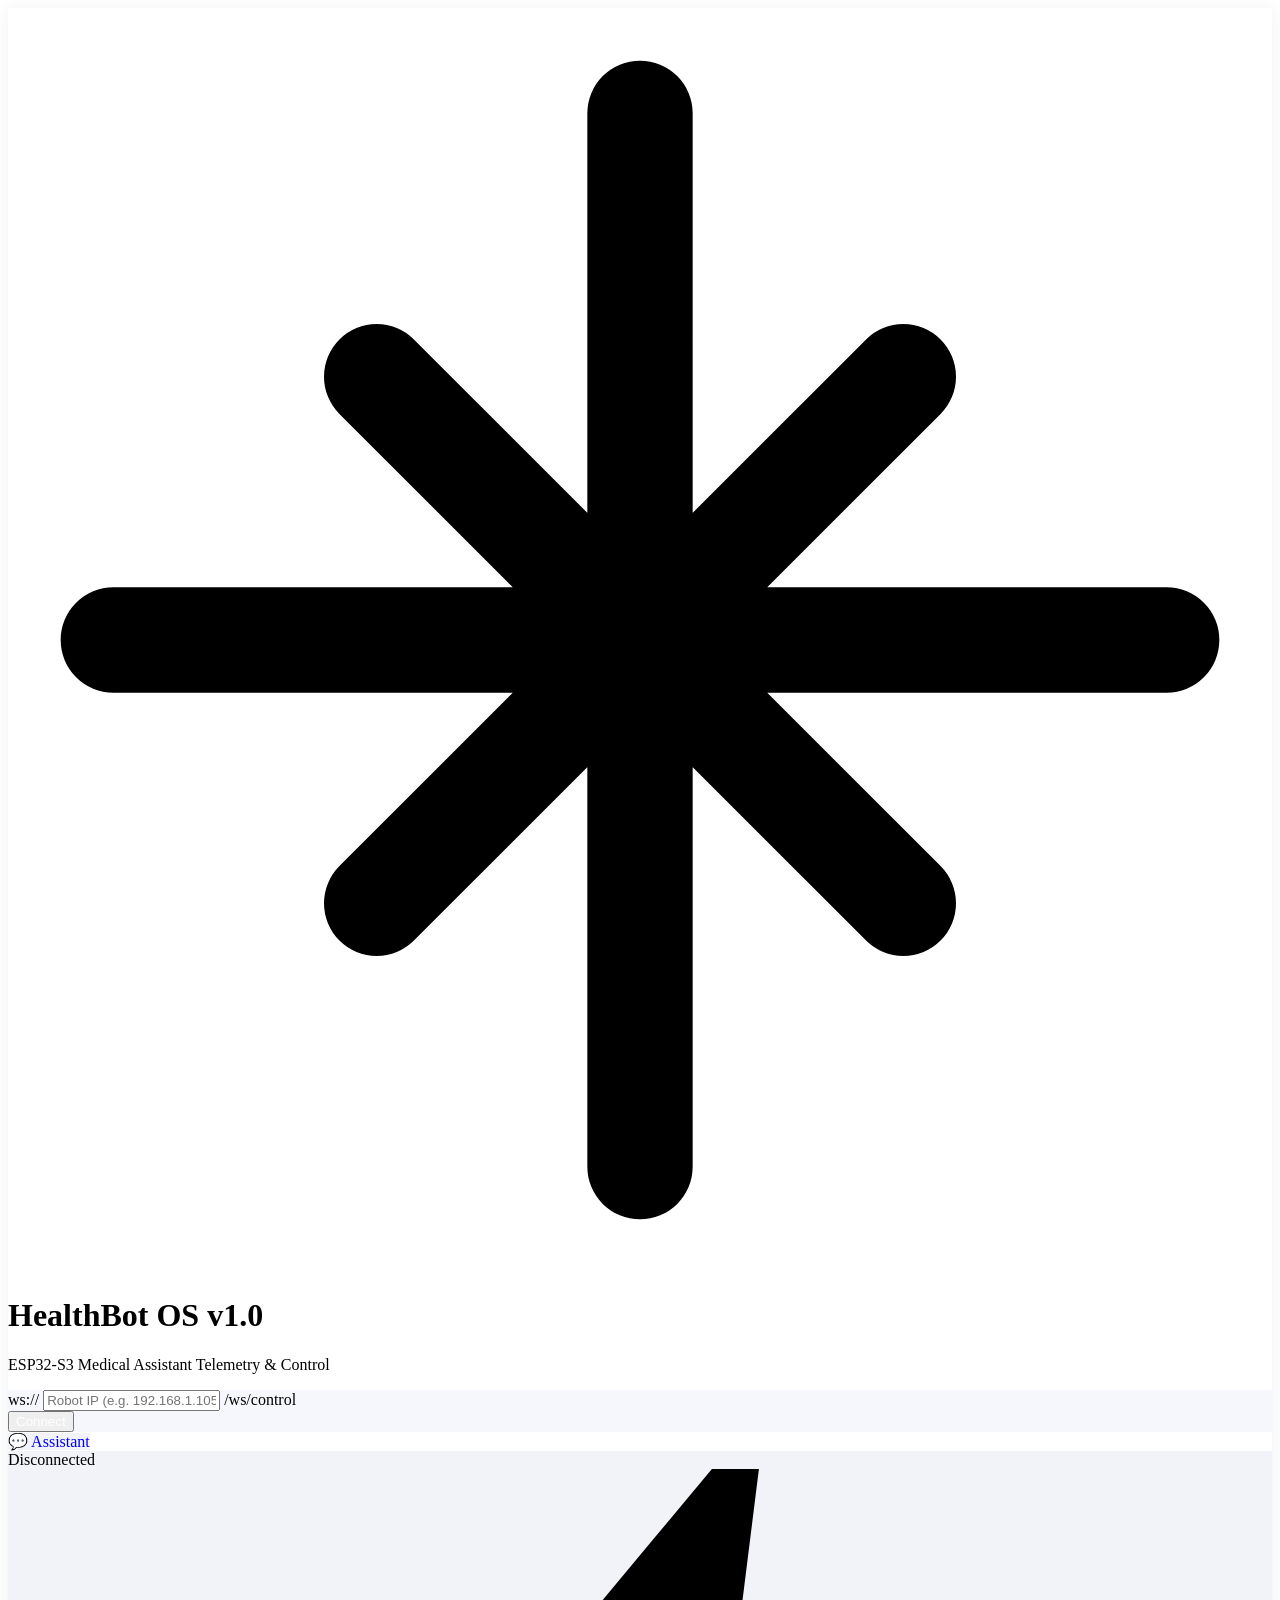
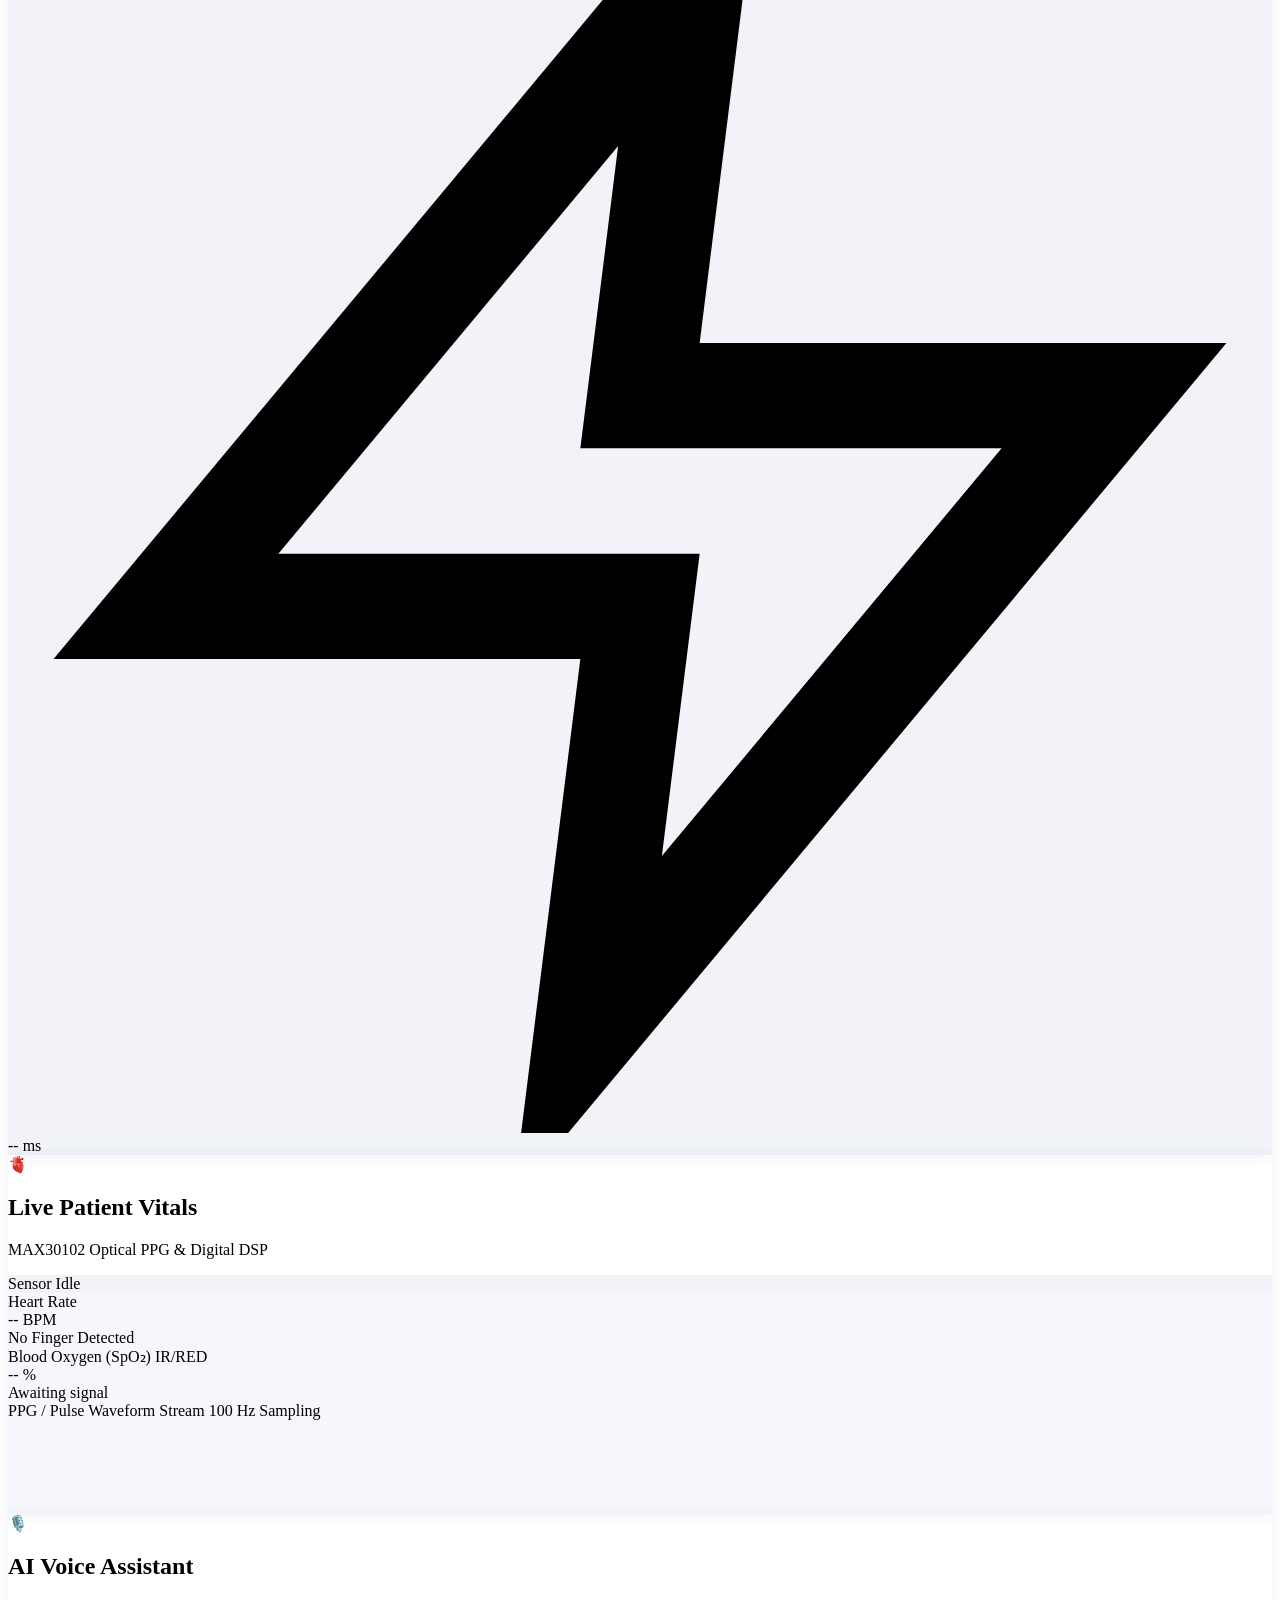
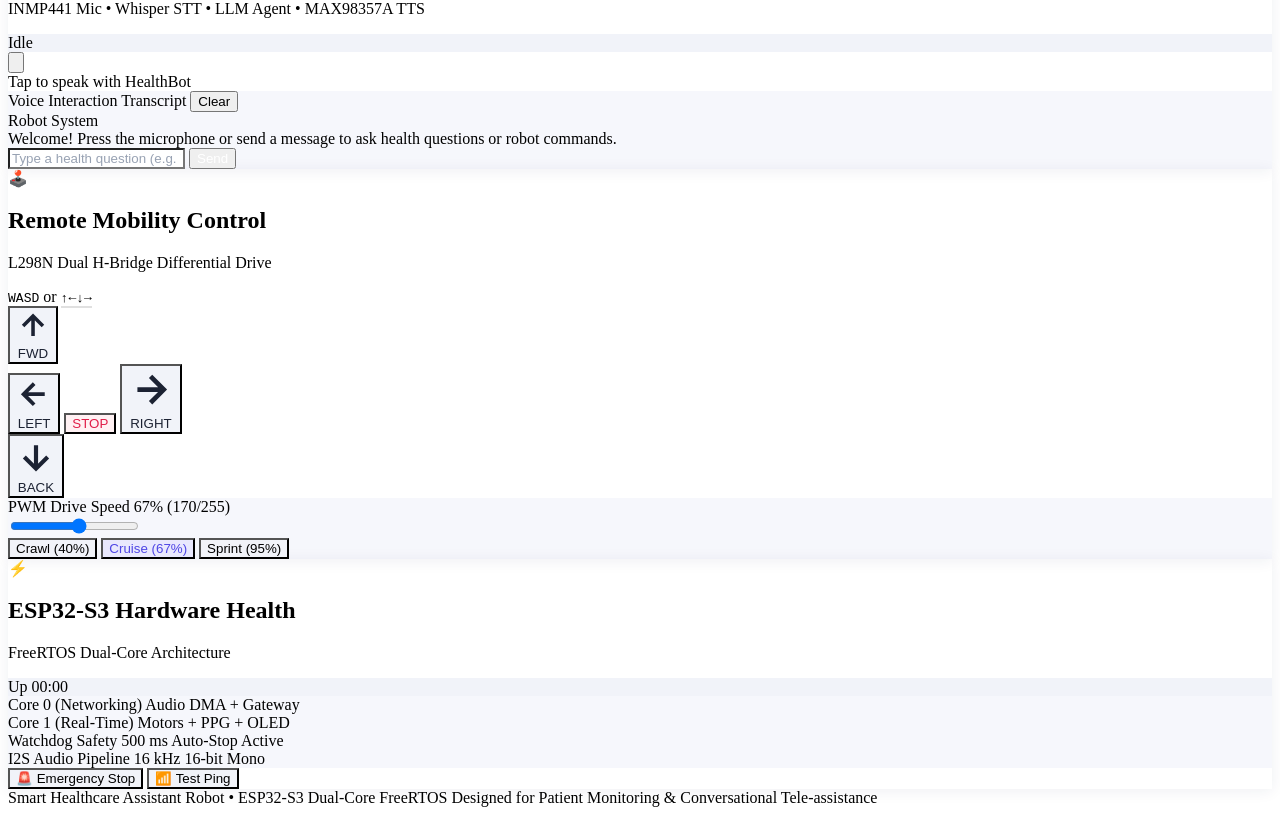
==== frontend/index.html @ 875c7001 "final chatbot and baymaz code" ====
<!DOCTYPE html>
<html lang="en">
<head>
  <meta charset="UTF-8">
  <meta name="viewport" content="width=device-width, initial-scale=1.0">
  <title>HealthBot OS — Smart Healthcare Assistant Robot</title>
  <link rel="preconnect" href="https://fonts.googleapis.com">
  <link rel="preconnect" href="https://fonts.gstatic.com" crossorigin>
  <link href="https://fonts.googleapis.com/css2?family=Plus+Jakarta+Sans:wght@400;500;600;700;800&family=JetBrains+Mono:wght@400;600&display=swap" rel="stylesheet">
  <link rel="stylesheet" href="style.css">
  <link rel="stylesheet" href="light.css">
</head>
<body>
  <div class="app-background"></div>
  
  <div class="app-container">
    <!-- Top Navigation Bar -->
    <header class="navbar">
      <div class="brand">
        <div class="logo-icon">
          <svg viewBox="0 0 24 24" fill="none" stroke="currentColor" stroke-width="2">
            <path d="M12 2v20M2 12h20M7 7l10 10M17 7L7 17" stroke-linecap="round"/>
          </svg>
        </div>
        <div class="brand-text">
          <h1>HealthBot <span class="badge-version">OS v1.0</span></h1>
          <p class="subtitle">ESP32-S3 Medical Assistant Telemetry & Control</p>
        </div>
      </div>

      <!-- Connection Manager -->
      <div class="connection-bar">
        <div class="ip-input-group">
          <span class="input-prefix">ws://</span>
          <input type="text" id="robotIpInput" placeholder="Robot IP (e.g. 192.168.1.105)" value="" spellcheck="false" autocomplete="off" />
          <span class="input-suffix">/ws/control</span>
        </div>
        <button id="connectBtn" class="btn btn-connect" onclick="toggleConnection()">
          <span class="btn-dot"></span>
          <span class="btn-label">Connect</span>
        </button>
      </div>

      <div class="system-status-pills">
        <a class="status-pill" href="assistant.html" style="text-decoration:none">💬 Assistant</a>
        <div class="status-pill" id="wsPill">
          <span class="indicator-dot"></span>
          <span class="pill-text" id="wsStatusText">Disconnected</span>
        </div>
        <div class="status-pill latency-pill">
          <svg class="pill-icon" viewBox="0 0 24 24" fill="none" stroke="currentColor" stroke-width="2">
            <path d="M13 2L3 14h9l-1 8 10-12h-9l1-8z"/>
          </svg>
          <span id="latencyText">-- ms</span>
        </div>
      </div>
    </header>

    <!-- Main Dashboard Grid -->
    <main class="dashboard-grid">

      <!-- LEFT COLUMN: Vitals & Voice AI -->
      <section class="grid-col left-col">
        
        <!-- VITALS MONITOR CARD -->
        <article class="glass-card vitals-card">
          <div class="card-header">
            <div class="card-title">
              <span class="card-icon">🫀</span>
              <div>
                <h2>Live Patient Vitals</h2>
                <p>MAX30102 Optical PPG & Digital DSP</p>
              </div>
            </div>
            <div class="finger-badge" id="fingerBadge">
              <span class="finger-dot"></span>
              <span id="fingerText">Sensor Idle</span>
            </div>
          </div>

          <div class="vitals-display-row">
            <!-- Heart Rate Box -->
            <div class="vital-metric-box hr-metric">
              <div class="metric-top">
                <span class="metric-label">Heart Rate</span>
                <span class="pulse-indicator" id="pulseIndicator"></span>
              </div>
              <div class="metric-main">
                <span class="metric-value" id="hrValue">--</span>
                <span class="metric-unit">BPM</span>
              </div>
              <div class="metric-footer">
                <span class="status-tag" id="hrCategory">No Finger Detected</span>
              </div>
            </div>

            <!-- SpO2 Box -->
            <div class="vital-metric-box spo2-metric">
              <div class="metric-top">
                <span class="metric-label">Blood Oxygen (SpO₂)</span>
                <span class="sensor-type">IR/RED</span>
              </div>
              <div class="metric-main">
                <span class="metric-value" id="spo2Value">--</span>
                <span class="metric-unit">%</span>
              </div>
              <div class="metric-footer">
                <div class="bar-track">
                  <div class="bar-fill" id="spo2Bar"></div>
                </div>
                <span class="bar-label" id="spo2Category">Awaiting signal</span>
              </div>
            </div>
          </div>

          <!-- Realtime Simulated/Sample ECG Rhythm Canvas -->
          <div class="ecg-container">
            <div class="ecg-header">
              <span>PPG / Pulse Waveform Stream</span>
              <span class="ecg-sample-rate">100 Hz Sampling</span>
            </div>
            <canvas id="ecgCanvas" width="600" height="90"></canvas>
          </div>
        </article>

        <!-- VOICE ASSISTANT CARD -->
        <article class="glass-card voice-card">
          <div class="card-header">
            <div class="card-title">
              <span class="card-icon">🎙️</span>
              <div>
                <h2>AI Voice Assistant</h2>
                <p>INMP441 Mic • Whisper STT • LLM Agent • MAX98357A TTS</p>
              </div>
            </div>
            <div class="audio-state-pill" id="audioStatePill">
              <span class="state-dot"></span>
              <span id="audioStateText">Idle</span>
            </div>
          </div>

          <!-- Big Glowing Push-to-Talk Mic -->
          <div class="voice-hero">
            <button class="voice-mic-btn" id="voiceMicBtn" onclick="toggleVoice()">
              <div class="ripple-ring r1"></div>
              <div class="ripple-ring r2"></div>
              <div class="ripple-ring r3"></div>
              <div class="mic-inner-circle">
                <svg class="mic-svg" viewBox="0 0 24 24" fill="none" stroke="currentColor" stroke-width="2">
                  <path d="M12 1a3 3 0 0 0-3 3v8a3 3 0 0 0 6 0V4a3 3 0 0 0-3-3z"/>
                  <path d="M19 10v2a7 7 0 0 1-14 0v-2M12 19v4M8 23h8"/>
                </svg>
              </div>
            </button>
            <div class="voice-hint" id="voiceHint">Tap to speak with HealthBot</div>
          </div>

          <!-- Transcript & Dialogue Log -->
          <div class="transcript-box">
            <div class="dialogue-header">
              <span>Voice Interaction Transcript</span>
              <button class="btn-clear" onclick="clearTranscript()">Clear</button>
            </div>
            <div class="dialogue-scroll" id="dialogueScroll">
              <div class="dialogue-msg system-msg">
                <div class="msg-author">Robot System</div>
                <div class="msg-content">Welcome! Press the microphone or send a message to ask health questions or robot commands.</div>
              </div>
            </div>
            <div class="dialogue-input-row">
              <input type="text" id="textPromptInput" placeholder="Type a health question (e.g. 'What is a normal pulse?')..." onkeydown="if(event.key==='Enter') sendTextPrompt()" />
              <button class="btn-send" onclick="sendTextPrompt()">Send</button>
            </div>
          </div>
        </article>

      </section>

      <!-- RIGHT COLUMN: Mobility & Telemetry -->
      <section class="grid-col right-col">

        <!-- MOBILITY / MOTOR CONTROLLER CARD -->
        <article class="glass-card drive-card">
          <div class="card-header">
            <div class="card-title">
              <span class="card-icon">🕹️</span>
              <div>
                <h2>Remote Mobility Control</h2>
                <p>L298N Dual H-Bridge Differential Drive</p>
              </div>
            </div>
            <div class="keyboard-badge">
              <kbd>W</kbd><kbd>A</kbd><kbd>S</kbd><kbd>D</kbd> or <kbd>&uarr;&larr;&darr;&rarr;</kbd>
            </div>
          </div>

          <!-- D-PAD Controller -->
          <div class="dpad-controller">
            <div class="dpad-cell"></div>
            <button class="dpad-btn dpad-fwd" id="btnFwd" data-dir="F" title="Forward (W)">
              <svg viewBox="0 0 24 24" fill="none" stroke="currentColor" stroke-width="2.5">
                <path d="M12 19V5M5 12l7-7 7 7"/>
              </svg>
              <span>FWD</span>
            </button>
            <div class="dpad-cell"></div>

            <button class="dpad-btn dpad-left" id="btnLeft" data-dir="L" title="Left (A)">
              <svg viewBox="0 0 24 24" fill="none" stroke="currentColor" stroke-width="2.5">
                <path d="M19 12H5M12 19l-7-7 7-7"/>
              </svg>
              <span>LEFT</span>
            </button>
            <button class="dpad-btn dpad-stop" id="btnStop" data-dir="S" title="Emergency Brake (Space)">
              <span>STOP</span>
            </button>
            <button class="dpad-btn dpad-right" id="btnRight" data-dir="R" title="Right (D)">
              <svg viewBox="0 0 24 24" fill="none" stroke="currentColor" stroke-width="2.5">
                <path d="M5 12h14M12 5l7 7-7 7"/>
              </svg>
              <span>RIGHT</span>
            </button>

            <div class="dpad-cell"></div>
            <button class="dpad-btn dpad-back" id="btnBack" data-dir="B" title="Backward (S)">
              <svg viewBox="0 0 24 24" fill="none" stroke="currentColor" stroke-width="2.5">
                <path d="M12 5v14M19 12l-7 7-7-7"/>
              </svg>
              <span>BACK</span>
            </button>
            <div class="dpad-cell"></div>
          </div>

          <!-- Speed Slider & Presets -->
          <div class="speed-control-box">
            <div class="speed-header">
              <span class="speed-title">PWM Drive Speed</span>
              <span class="speed-val" id="speedDisplay">67% (170/255)</span>
            </div>
            <input type="range" class="speed-slider" id="speedSlider" min="70" max="255" value="170" step="1" oninput="onSpeedChange(this.value)" />
            <div class="speed-presets">
              <button class="preset-btn" onclick="setSpeed(100)">Crawl (40%)</button>
              <button class="preset-btn active" id="presetMedium" onclick="setSpeed(170)">Cruise (67%)</button>
              <button class="preset-btn" onclick="setSpeed(240)">Sprint (95%)</button>
            </div>
          </div>
        </article>

        <!-- HARDWARE TELEMETRY & DIAGNOSTICS CARD -->
        <article class="glass-card diag-card">
          <div class="card-header">
            <div class="card-title">
              <span class="card-icon">⚡</span>
              <div>
                <h2>ESP32-S3 Hardware Health</h2>
                <p>FreeRTOS Dual-Core Architecture</p>
              </div>
            </div>
            <div class="uptime-badge" id="uptimeBadge">Up 00:00</div>
          </div>

          <div class="diag-grid">
            <div class="diag-item">
              <span class="diag-label">Core 0 (Networking)</span>
              <span class="diag-status ok">Audio DMA + Gateway</span>
            </div>
            <div class="diag-item">
              <span class="diag-label">Core 1 (Real-Time)</span>
              <span class="diag-status ok">Motors + PPG + OLED</span>
            </div>
            <div class="diag-item">
              <span class="diag-label">Watchdog Safety</span>
              <span class="diag-status ok" id="watchdogStatus">500 ms Auto-Stop Active</span>
            </div>
            <div class="diag-item">
              <span class="diag-label">I2S Audio Pipeline</span>
              <span class="diag-status" id="audioPipelineText">16 kHz 16-bit Mono</span>
            </div>
          </div>

          <div class="diag-actions">
            <button class="btn btn-secondary" onclick="sendEmergencyStop()">🚨 Emergency Stop</button>
            <button class="btn btn-secondary" onclick="pingRobot()">📶 Test Ping</button>
          </div>
        </article>

      </section>
    </main>

    <!-- Footer -->
    <footer class="app-footer">
      <span>Smart Healthcare Assistant Robot • ESP32-S3 Dual-Core FreeRTOS</span>
      <span>Designed for Patient Monitoring & Conversational Tele-assistance</span>
    </footer>
  </div>

  <script src="app.js"></script>
</body>
</html>
---- frontend/light.css ----
/* ===================================================================
   HealthBot — Light theme. Load AFTER style.css (and assistant.css).
   =================================================================== */
:root {
  color-scheme: light;
  --bg-base: #f4f6fb;
  --bg-gradient: radial-gradient(ellipse 90% 60% at 50% -15%, rgba(124, 109, 240, 0.12) 0%, #f4f6fb 70%);
  --card-bg: #ffffff;
  --card-border: rgba(15, 23, 42, 0.10);
  --card-hover-border: rgba(91, 91, 214, 0.45);
  --accent-primary: #5b5bd6;
  --accent-glow: rgba(91, 91, 214, 0.25);
  --accent-light: #4f46e5;
  --red-glow: rgba(244, 63, 94, 0.25);
  --emerald-glow: rgba(16, 185, 129, 0.2);
  --text-main: #1c2233;
  --text-mid: #475467;
  --text-dim: #667085;
}

.navbar, .glass-card {
  backdrop-filter: none;
  box-shadow: 0 2px 14px rgba(30, 40, 90, 0.07);
}
.glass-card::before { display: none; }

/* dark inset panels -> light inset panels */
.connection-bar, .vital-metric-box, .ecg-container, .transcript-box, .speed-control-box,
.diag-item, .patient-picker, .source-item { background: #f6f7fc; }

/* inputs */
.ip-input-group input, .dialogue-input-row input, .composer input, .patient-picker select { color: var(--text-main); }
.composer input, .dialogue-input-row input, .patient-picker select { background: #ffffff; }
.composer input::placeholder, .dialogue-input-row input::placeholder { color: #98a2b3; }
.patient-picker select option { background: #ffffff; color: var(--text-main); }

/* pills, chips, buttons */
.status-pill, .audio-state-pill, .finger-badge, .uptime-badge, .chip, .chip-btn,
.preset-btn, .btn-secondary, .dpad-btn { background: #f1f3f9; }
.dpad-btn, .preset-btn:hover, .btn-secondary:hover, .chip-btn:hover,
.status-pill.nav-link:hover, .btn-clear:hover { color: var(--text-main); }
.chip-btn:hover { background: #e9e8fd; }
.btn-clear:hover { background: #e9ecf5; }
.status-pill.online, .finger-badge.active { color: #047857; }
.audio-state-pill.listening { color: #e11d48; }
.audio-state-pill.thinking, .chip-warn { color: #b45309; }
.dpad-stop { background: #fff1f3; color: #e11d48; }
.dpad-btn:active, .dpad-btn.active, .dpad-stop:active, .dpad-stop.active { color: #ffffff; }
.preset-btn.active { background: #e9e8fd; color: var(--accent-light); }
.btn-connect, .btn-send, .mic-inner-circle { color: #ffffff; }

.tool-btn { background: #f1f3f9; color: var(--text-mid); }
.tool-btn:hover { background: #e9e8fd; color: var(--text-main); }
.tool-btn.on { background: #e9e8fd; color: var(--accent-light); }

/* chat messages */
.dialogue-msg.user { background: #eeedfd; }
.dialogue-msg.robot { background: #e8f8f1; }
.dialogue-msg.system-msg { background: #f6f7fc; }

/* misc */
.bar-track, .speed-slider { background: #e3e7f1; }
kbd { background: #ffffff; box-shadow: 0 2px 0 rgba(0, 0, 0, 0.12); }

/* scrollbars */
.chat-scroll::-webkit-scrollbar-thumb, .dialogue-scroll::-webkit-scrollbar-thumb { background: #c5cbe0; }
.sources-list, .side-col { scrollbar-width: thin; scrollbar-color: #c5cbe0 transparent; }
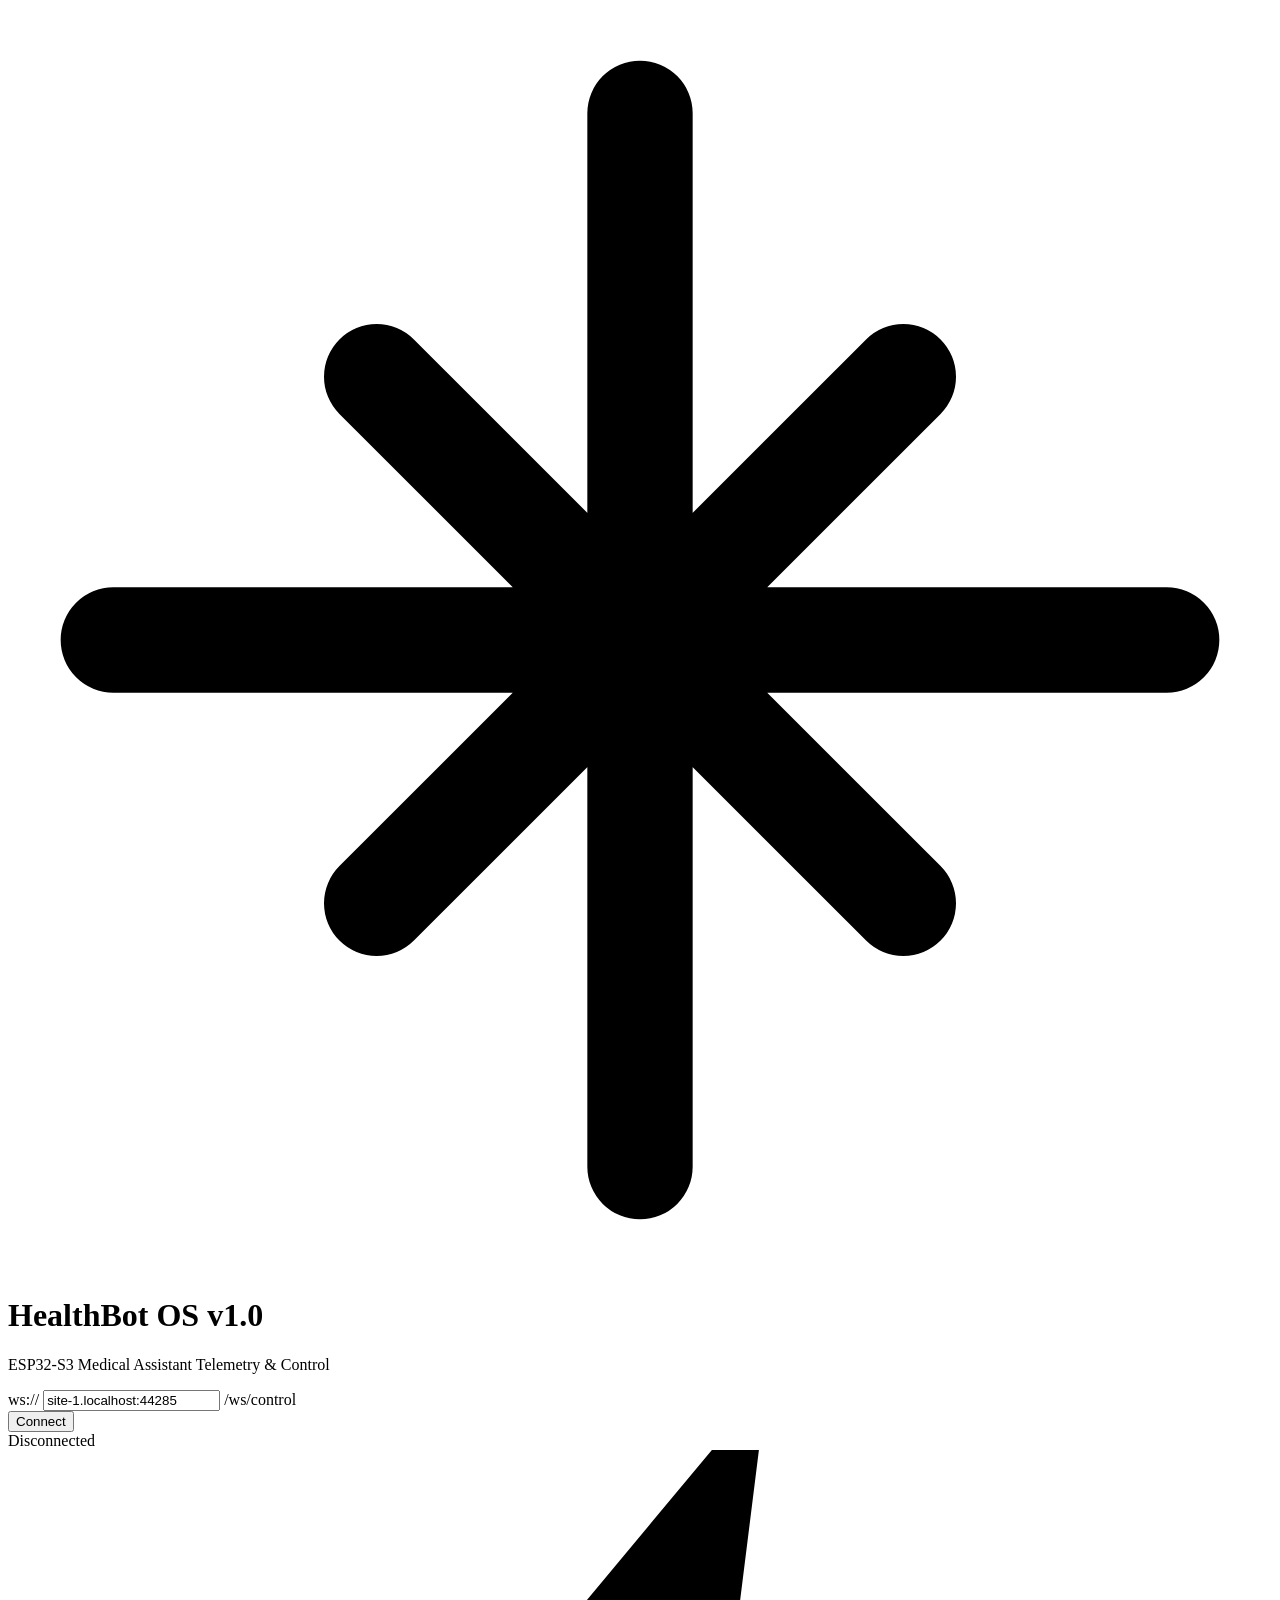
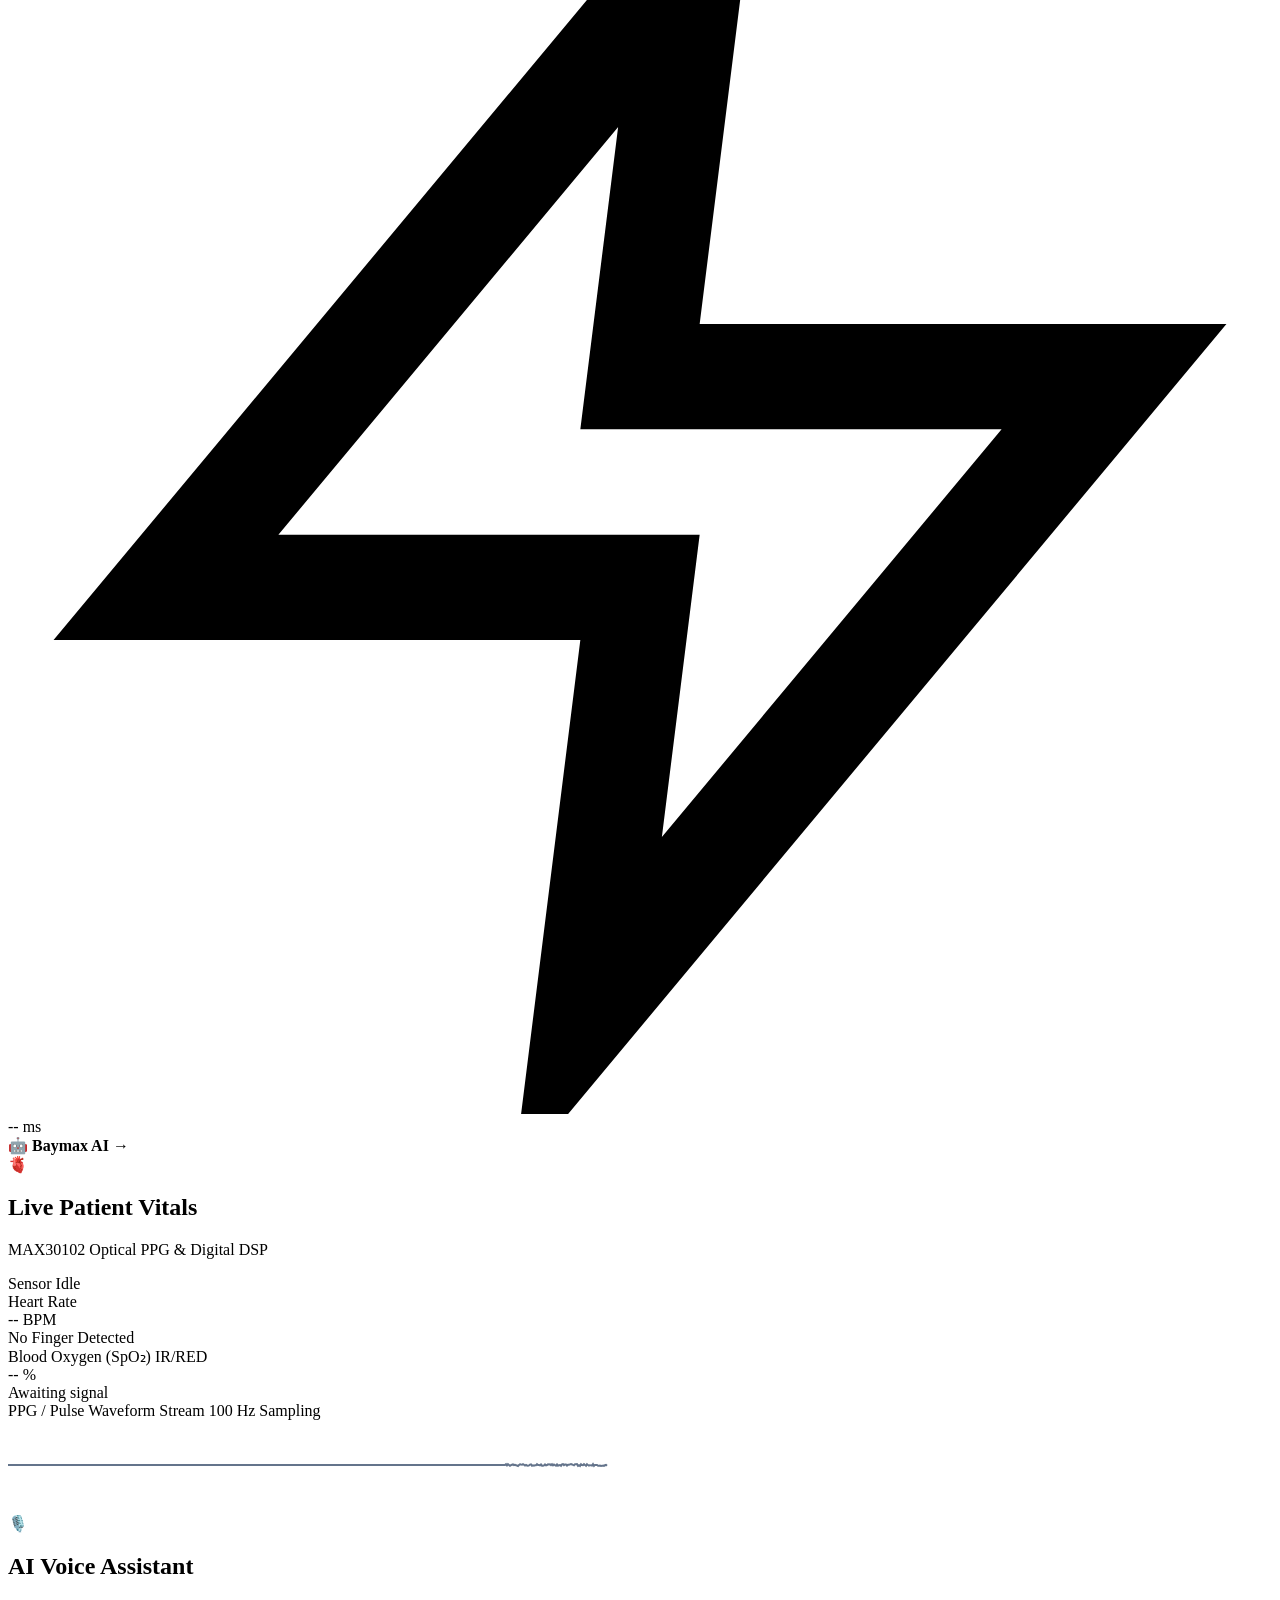
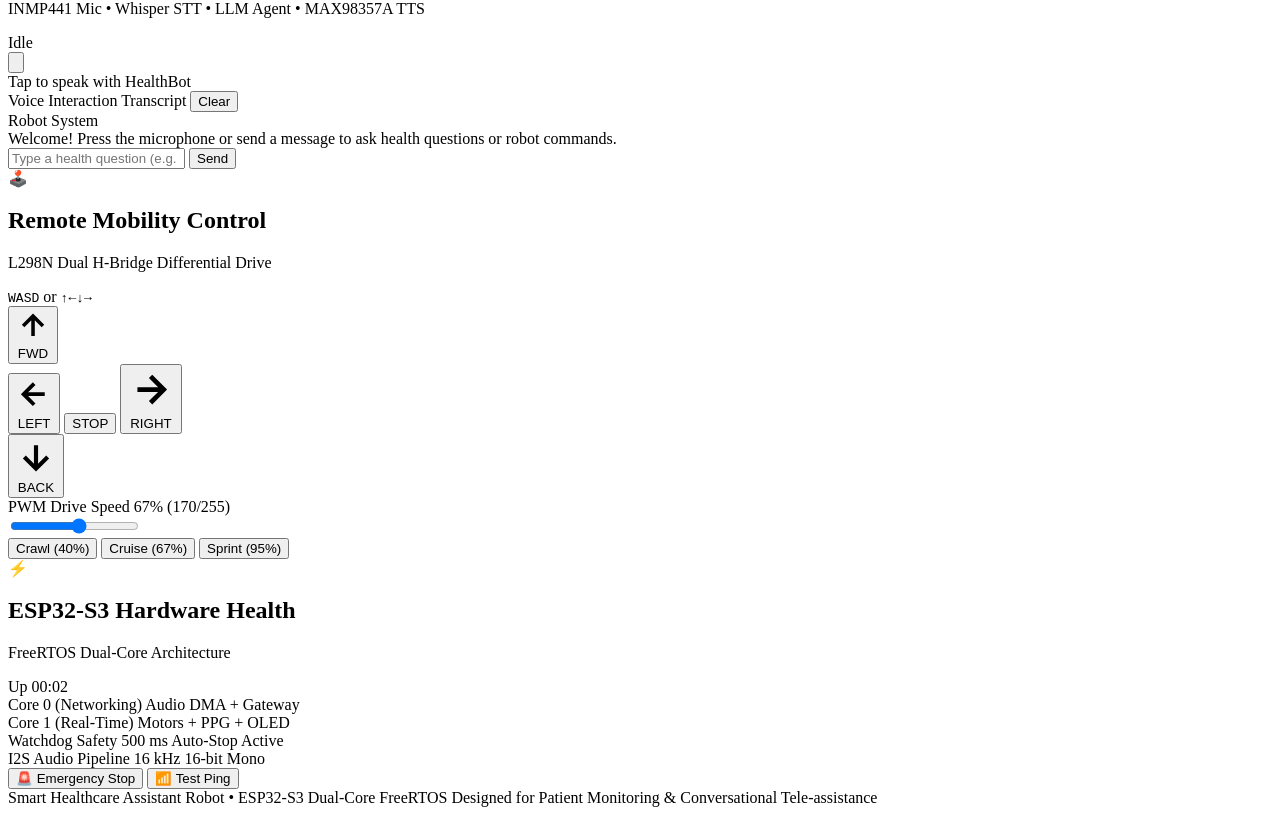
==== commit 8fb4aca4: "feat: complete Baymax assistant with multilingual voice, symptom triage, and Railway cloud config" ====
--- a/frontend/index.html
+++ b/frontend/index.html
@@ -8,7 +8,6 @@
   <link rel="preconnect" href="https://fonts.gstatic.com" crossorigin>
   <link href="https://fonts.googleapis.com/css2?family=Plus+Jakarta+Sans:wght@400;500;600;700;800&family=JetBrains+Mono:wght@400;600&display=swap" rel="stylesheet">
   <link rel="stylesheet" href="style.css">
-  <link rel="stylesheet" href="light.css">
 </head>
 <body>
   <div class="app-background"></div>
@@ -42,7 +41,6 @@
       </div>
 
       <div class="system-status-pills">
-        <a class="status-pill" href="assistant.html" style="text-decoration:none">💬 Assistant</a>
         <div class="status-pill" id="wsPill">
           <span class="indicator-dot"></span>
           <span class="pill-text" id="wsStatusText">Disconnected</span>
@@ -53,6 +51,7 @@
           </svg>
           <span id="latencyText">-- ms</span>
         </div>
+        <a class="status-pill nav-link" href="assistant.html" style="text-decoration: none; color: inherit; font-weight: 600;">🤖 Baymax AI &rarr;</a>
       </div>
     </header>
 
@@ -296,4 +295,4 @@
 
   <script src="app.js"></script>
 </body>
-</html>+</html>
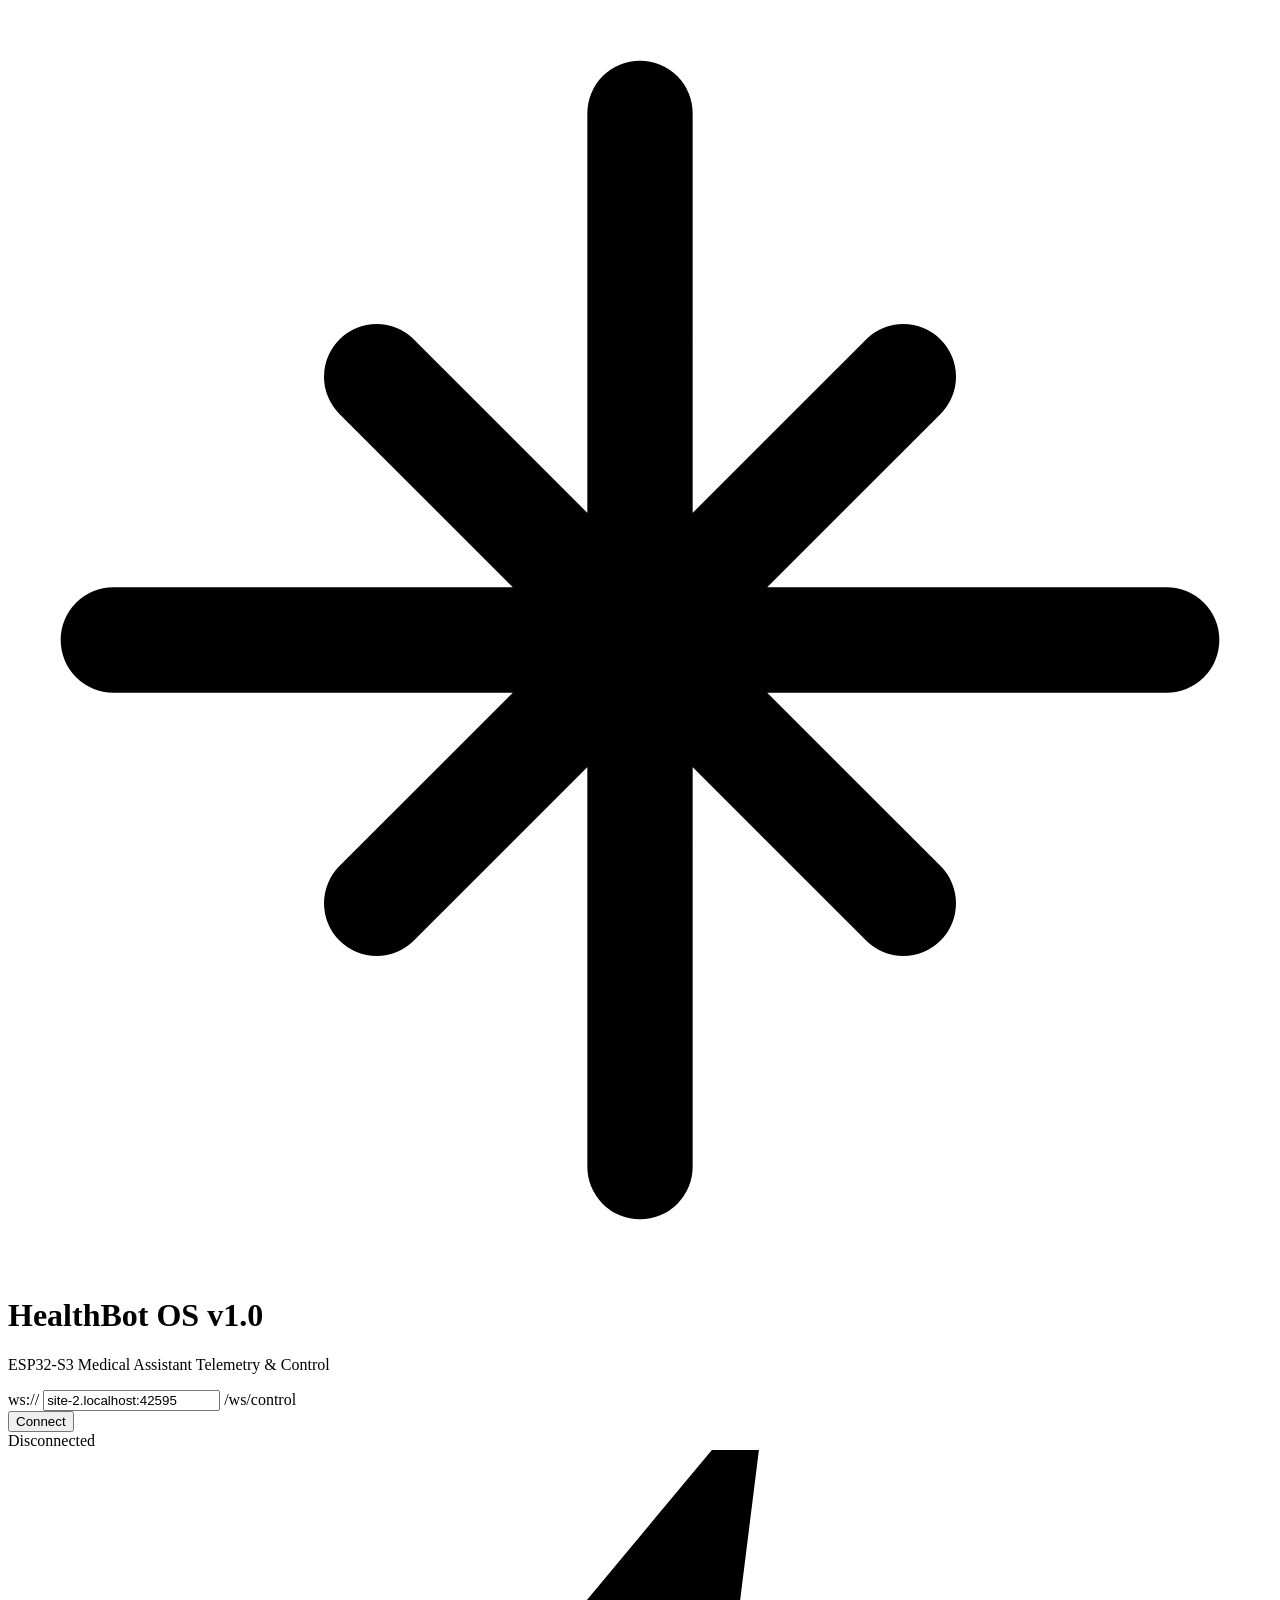
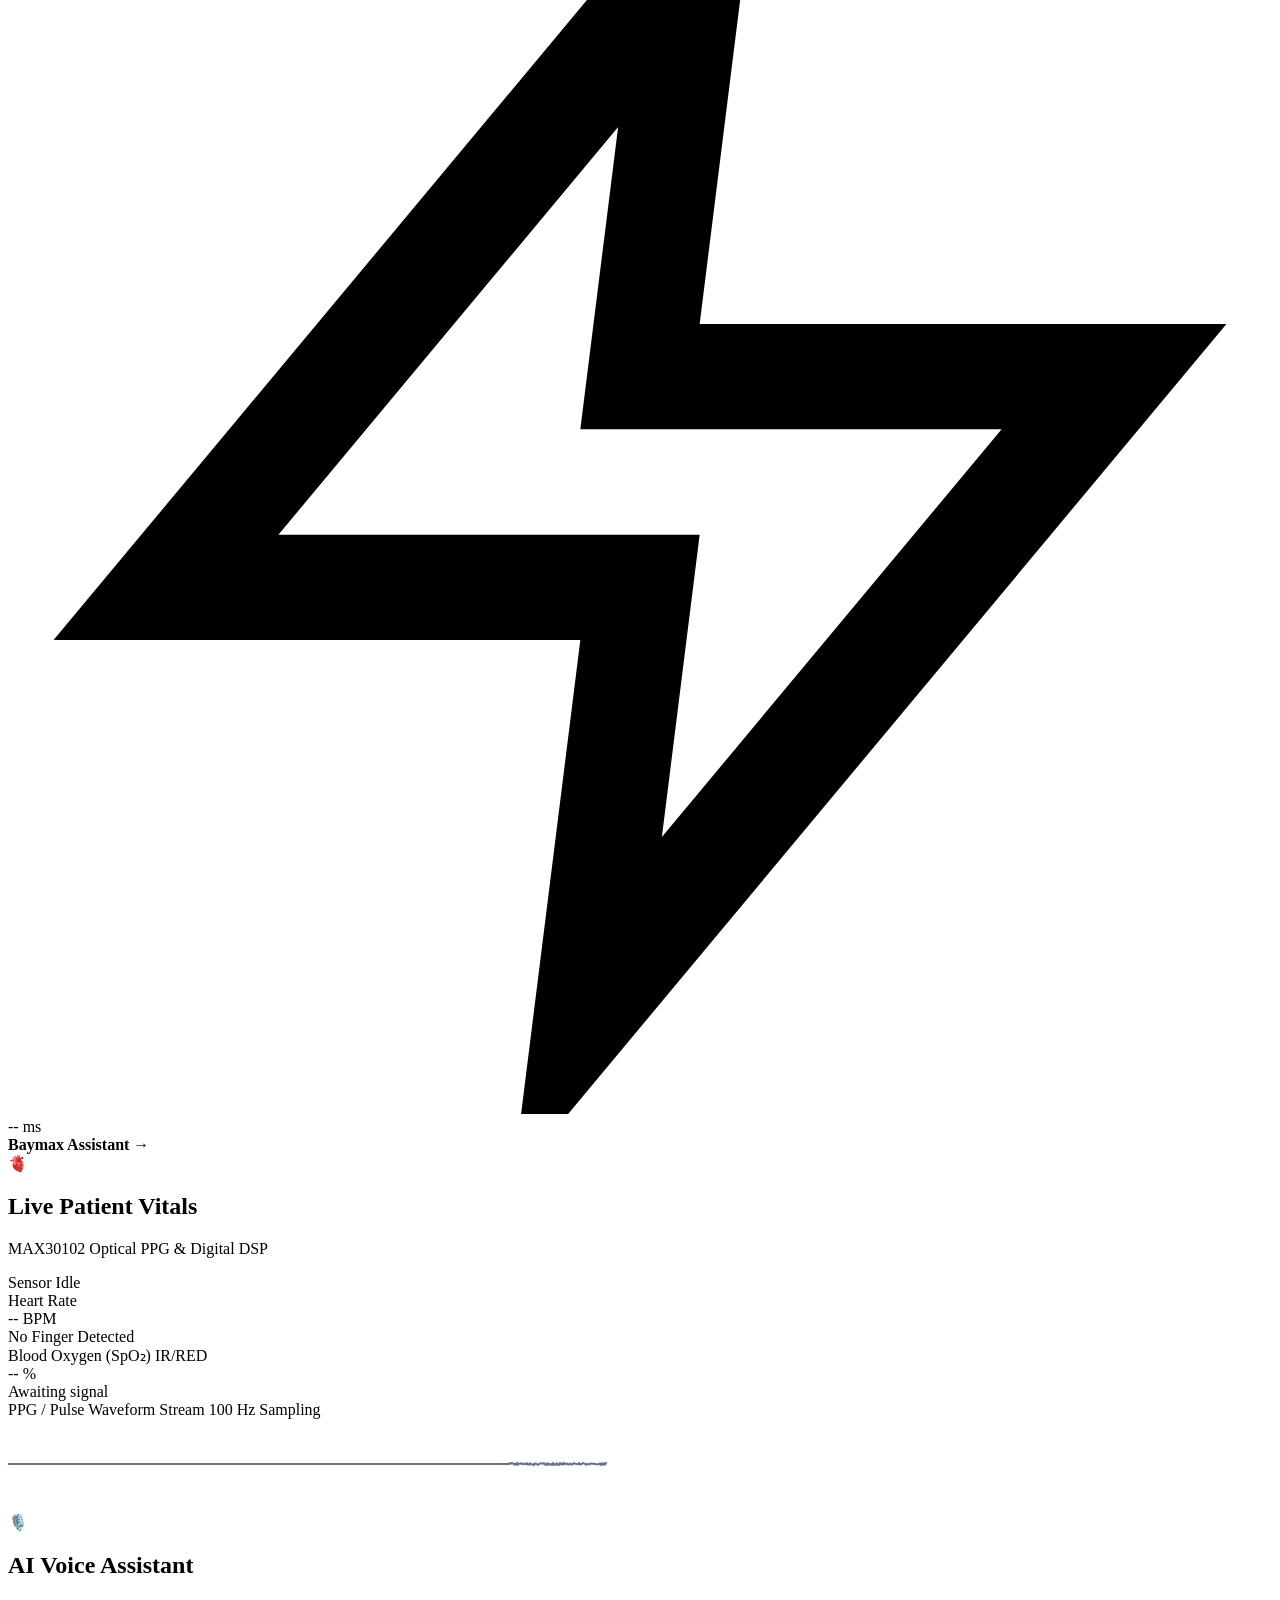
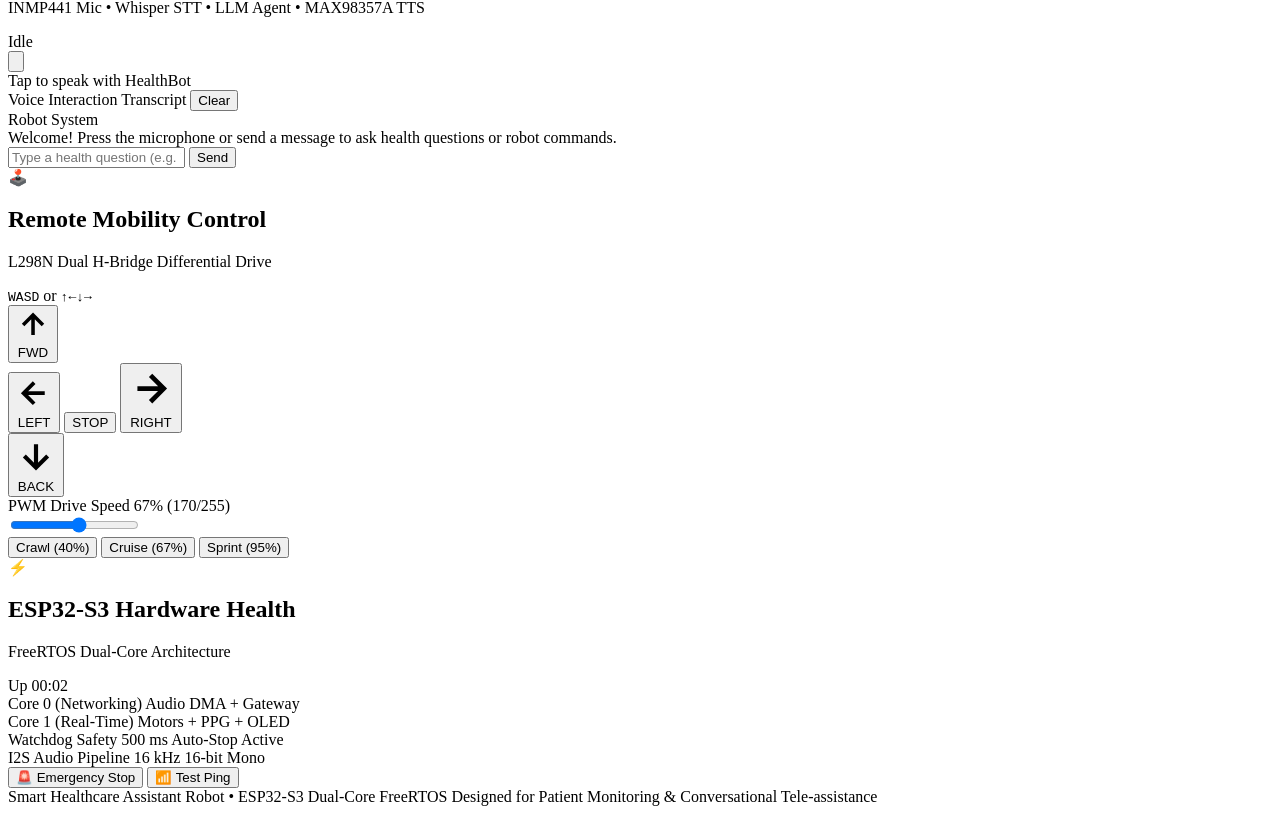
==== commit f2d41946: "feat(pwa): add PWA manifest, service worker, and upgrade UI to executive clinical dashboard" ====
--- a/frontend/index.html
+++ b/frontend/index.html
@@ -51,7 +51,7 @@
           </svg>
           <span id="latencyText">-- ms</span>
         </div>
-        <a class="status-pill nav-link" href="assistant.html" style="text-decoration: none; color: inherit; font-weight: 600;">🤖 Baymax AI &rarr;</a>
+        <a class="status-pill nav-link" href="assistant.html" style="text-decoration: none; color: inherit; font-weight: 600;">Baymax Assistant &rarr;</a>
       </div>
     </header>
 
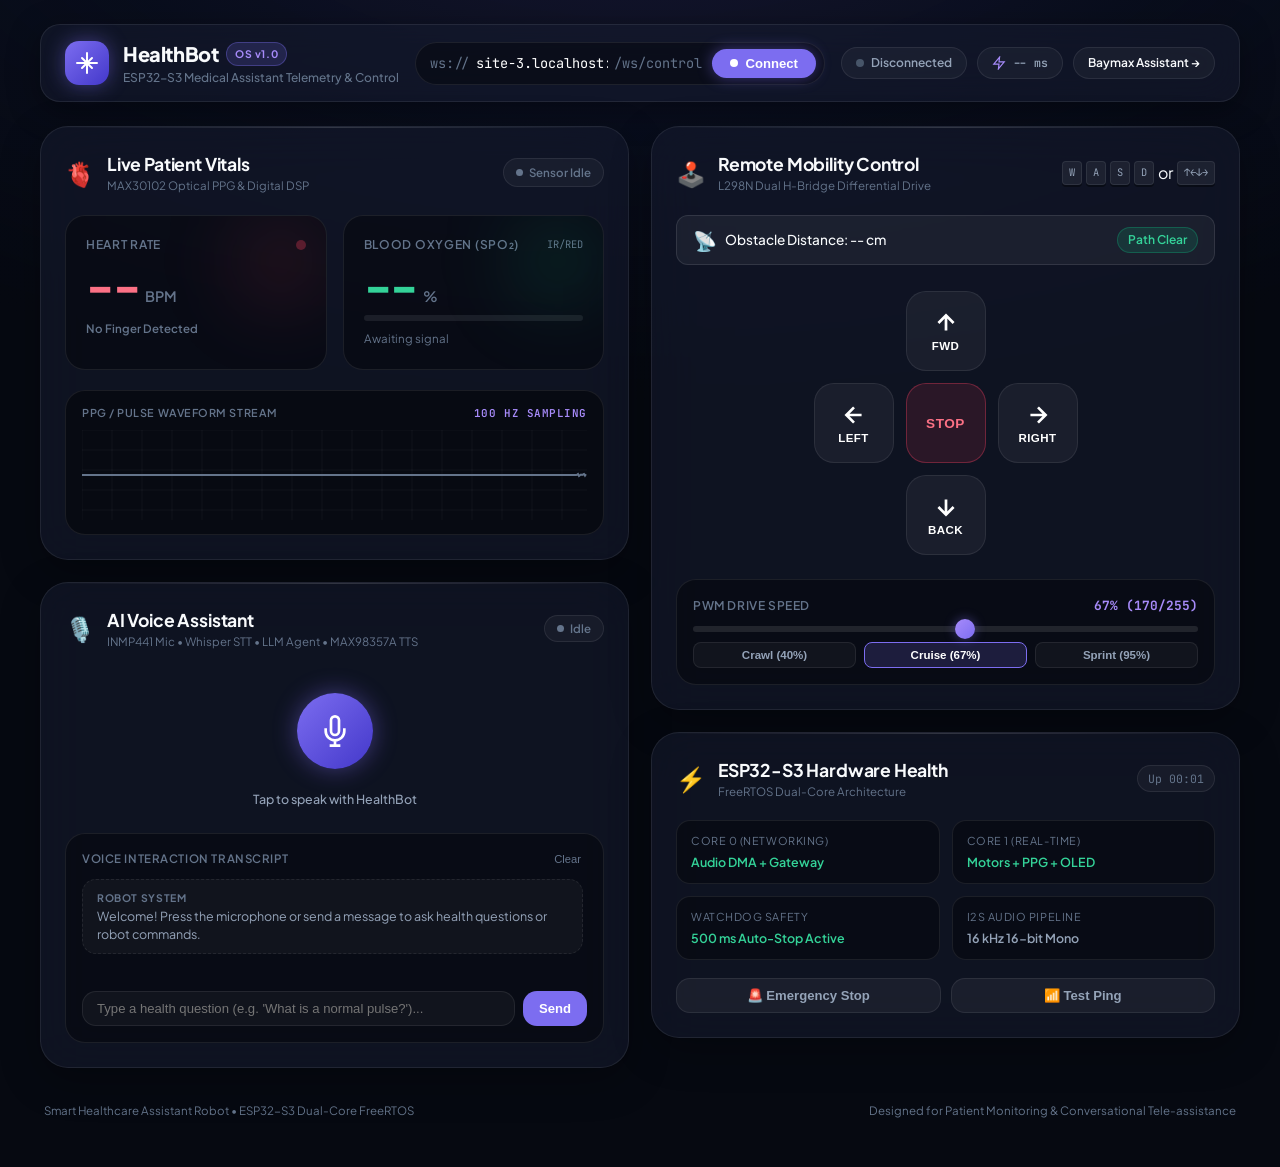
==== commit 7096b2b5: "feat(firmware,telemetry): adapt ESP32 pinout, integrate HC-SR04 obstacle sensing, and migrate to Web" ====
--- a/frontend/index.html
+++ b/frontend/index.html
@@ -193,6 +193,15 @@
             </div>
           </div>
 
+          <!-- HC-SR04 Obstacle Sensing Banner -->
+          <div class="obstacle-safety-bar" id="obstacleSafetyBar" style="display: flex; align-items: center; justify-content: space-between; background: rgba(255,255,255,0.05); padding: 10px 16px; border-radius: 12px; margin-bottom: 16px; border: 1px solid rgba(255,255,255,0.1);">
+            <div style="display: flex; align-items: center; gap: 8px;">
+              <span id="obstacleIcon" style="font-size: 1.2rem;">📡</span>
+              <span style="font-size: 0.85rem; font-weight: 500;" id="obstacleDistanceText">Obstacle Distance: -- cm</span>
+            </div>
+            <span class="status-tag" id="obstacleStatusTag" style="padding: 3px 10px; border-radius: 99px; font-size: 0.75rem; font-weight: 600; background: rgba(16,185,129,0.15); color: #34d399; border: 1px solid rgba(16,185,129,0.3);">Path Clear</span>
+          </div>
+
           <!-- D-PAD Controller -->
           <div class="dpad-controller">
             <div class="dpad-cell"></div>
--- a/frontend/style.css
+++ b/frontend/style.css
@@ -0,0 +1,1138 @@
+/* ===================================================================
+   HealthBot OS — Modern Glassmorphism Design System
+   =================================================================== */
+
+:root {
+  --bg-base: #060911;
+  --bg-gradient: radial-gradient(ellipse 90% 60% at 50% -15%, rgba(124, 109, 240, 0.16) 0%, rgba(14, 21, 46, 0.4) 50%, #060911 100%);
+  --card-bg: rgba(22, 28, 48, 0.55);
+  --card-border: rgba(255, 255, 255, 0.08);
+  --card-hover-border: rgba(124, 109, 240, 0.35);
+
+  --accent-primary: #7c6df0;
+  --accent-glow: rgba(124, 109, 240, 0.45);
+  --accent-light: #a78bfa;
+
+  --red-heart: #f43f5e;
+  --red-glow: rgba(244, 63, 94, 0.45);
+
+  --emerald-green: #10b981;
+  --emerald-glow: rgba(16, 185, 129, 0.35);
+
+  --amber-warn: #f59e0b;
+  --text-main: #f8fafc;
+  --text-mid: #94a3b8;
+  --text-dim: #64748b;
+
+  --radius-sm: 8px;
+  --radius-md: 14px;
+  --radius-lg: 20px;
+  --radius-xl: 28px;
+  --radius-full: 9999px;
+
+  --font-main: 'Plus Jakarta Sans', -apple-system, BlinkMacSystemFont, sans-serif;
+  --font-mono: 'JetBrains Mono', monospace;
+}
+
+* {
+  margin: 0;
+  padding: 0;
+  box-sizing: border-box;
+  -webkit-tap-highlight-color: transparent;
+}
+
+body {
+  min-height: 100vh;
+  background-color: var(--bg-base);
+  color: var(--text-main);
+  font-family: var(--font-main);
+  line-height: 1.5;
+  overflow-x: hidden;
+  position: relative;
+}
+
+/* Dynamic ambient aura background */
+.app-background {
+  position: fixed;
+  inset: 0;
+  background: var(--bg-gradient);
+  z-index: -1;
+  pointer-events: none;
+}
+
+.app-container {
+  max-width: 1240px;
+  margin: 0 auto;
+  padding: 24px 20px 48px;
+  display: flex;
+  flex-direction: column;
+  gap: 24px;
+}
+
+/* ===================================================================
+   Navigation / Top Bar
+   =================================================================== */
+.navbar {
+  display: flex;
+  align-items: center;
+  justify-content: space-between;
+  gap: 16px;
+  background: var(--card-bg);
+  border: 1px solid var(--card-border);
+  backdrop-filter: blur(20px);
+  padding: 14px 24px;
+  border-radius: var(--radius-lg);
+  box-shadow: 0 8px 32px rgba(0, 0, 0, 0.36);
+  flex-wrap: wrap;
+}
+
+.brand {
+  display: flex;
+  align-items: center;
+  gap: 14px;
+}
+
+.logo-icon {
+  width: 44px;
+  height: 44px;
+  border-radius: var(--radius-md);
+  background: linear-gradient(135deg, var(--accent-primary), #4338ca);
+  display: flex;
+  align-items: center;
+  justify-content: center;
+  color: #fff;
+  box-shadow: 0 0 20px var(--accent-glow);
+}
+
+.logo-icon svg {
+  width: 24px;
+  height: 24px;
+}
+
+.brand-text h1 {
+  font-size: 1.25rem;
+  font-weight: 800;
+  letter-spacing: -0.02em;
+  display: flex;
+  align-items: center;
+  gap: 8px;
+}
+
+.badge-version {
+  font-size: 0.65rem;
+  font-weight: 700;
+  padding: 3px 8px;
+  border-radius: var(--radius-full);
+  background: rgba(124, 109, 240, 0.18);
+  border: 1px solid rgba(124, 109, 240, 0.35);
+  color: var(--accent-light);
+  letter-spacing: 0.05em;
+}
+
+.subtitle {
+  font-size: 0.75rem;
+  color: var(--text-dim);
+  font-weight: 500;
+}
+
+/* Connection Manager Bar */
+.connection-bar {
+  display: flex;
+  align-items: center;
+  gap: 10px;
+  background: rgba(0, 0, 0, 0.35);
+  border: 1px solid var(--card-border);
+  padding: 6px 8px 6px 14px;
+  border-radius: var(--radius-full);
+  flex: 1;
+  max-width: 460px;
+  min-width: 280px;
+}
+
+.ip-input-group {
+  display: flex;
+  align-items: center;
+  flex: 1;
+  font-family: var(--font-mono);
+  font-size: 0.85rem;
+  color: var(--text-mid);
+}
+
+.input-prefix, .input-suffix {
+  color: var(--text-dim);
+  user-select: none;
+}
+
+.ip-input-group input {
+  background: transparent;
+  border: none;
+  outline: none;
+  color: #fff;
+  font-family: var(--font-mono);
+  font-size: 0.85rem;
+  width: 100%;
+  padding: 4px 6px;
+}
+
+.btn {
+  display: inline-flex;
+  align-items: center;
+  justify-content: center;
+  gap: 8px;
+  cursor: pointer;
+  border-radius: var(--radius-full);
+  border: none;
+  font-weight: 600;
+  font-size: 0.82rem;
+  transition: all 0.2s ease;
+  user-select: none;
+}
+
+.btn-connect {
+  background: var(--accent-primary);
+  color: #fff;
+  padding: 7px 18px;
+  box-shadow: 0 0 15px var(--accent-glow);
+}
+
+.btn-connect:hover {
+  background: #6d5ceb;
+  transform: translateY(-1px);
+}
+
+.btn-connect.connected {
+  background: rgba(244, 63, 94, 0.2);
+  color: var(--red-heart);
+  border: 1px solid rgba(244, 63, 94, 0.4);
+  box-shadow: none;
+}
+
+.btn-dot {
+  width: 8px;
+  height: 8px;
+  border-radius: 50%;
+  background: currentColor;
+}
+
+/* Status Pills */
+.system-status-pills {
+  display: flex;
+  align-items: center;
+  gap: 10px;
+}
+
+.status-pill {
+  display: flex;
+  align-items: center;
+  gap: 7px;
+  background: rgba(255, 255, 255, 0.04);
+  border: 1px solid var(--card-border);
+  padding: 6px 14px;
+  border-radius: var(--radius-full);
+  font-size: 0.75rem;
+  font-weight: 600;
+  color: var(--text-mid);
+}
+
+.indicator-dot {
+  width: 8px;
+  height: 8px;
+  border-radius: 50%;
+  background: #475569;
+  transition: all 0.3s ease;
+}
+
+.status-pill.online .indicator-dot {
+  background: var(--emerald-green);
+  box-shadow: 0 0 10px var(--emerald-green);
+}
+
+.status-pill.online {
+  color: #d1fae5;
+  border-color: rgba(16, 185, 129, 0.3);
+}
+
+.latency-pill {
+  font-family: var(--font-mono);
+  font-size: 0.72rem;
+}
+
+.pill-icon {
+  width: 14px;
+  height: 14px;
+  color: var(--accent-light);
+}
+
+/* ===================================================================
+   Grid & Glass Cards
+   =================================================================== */
+.dashboard-grid {
+  display: grid;
+  grid-template-columns: 1fr 1fr;
+  gap: 22px;
+}
+
+.grid-col {
+  display: flex;
+  flex-direction: column;
+  gap: 22px;
+}
+
+.glass-card {
+  background: var(--card-bg);
+  border: 1px solid var(--card-border);
+  border-radius: var(--radius-xl);
+  padding: 24px;
+  backdrop-filter: blur(24px);
+  box-shadow: 0 12px 40px rgba(0, 0, 0, 0.28);
+  position: relative;
+  overflow: hidden;
+  transition: border-color 0.25s ease, transform 0.2s ease;
+}
+
+.glass-card::before {
+  content: '';
+  position: absolute;
+  top: 0;
+  left: 0;
+  right: 0;
+  height: 1px;
+  background: linear-gradient(90deg, transparent, rgba(255, 255, 255, 0.15), transparent);
+  pointer-events: none;
+}
+
+.glass-card:hover {
+  border-color: var(--card-hover-border);
+}
+
+.card-header {
+  display: flex;
+  align-items: center;
+  justify-content: space-between;
+  margin-bottom: 20px;
+}
+
+.card-title {
+  display: flex;
+  align-items: center;
+  gap: 12px;
+}
+
+.card-icon {
+  font-size: 1.5rem;
+}
+
+.card-title h2 {
+  font-size: 1.1rem;
+  font-weight: 700;
+  letter-spacing: -0.01em;
+}
+
+.card-title p {
+  font-size: 0.72rem;
+  color: var(--text-dim);
+}
+
+/* ===================================================================
+   Card 1: Vitals
+   =================================================================== */
+.finger-badge {
+  display: flex;
+  align-items: center;
+  gap: 6px;
+  font-size: 0.72rem;
+  font-weight: 600;
+  padding: 5px 12px;
+  border-radius: var(--radius-full);
+  background: rgba(255, 255, 255, 0.04);
+  border: 1px solid var(--card-border);
+  color: var(--text-dim);
+  transition: all 0.3s ease;
+}
+
+.finger-dot {
+  width: 7px;
+  height: 7px;
+  border-radius: 50%;
+  background: #64748b;
+}
+
+.finger-badge.active {
+  background: rgba(16, 185, 129, 0.12);
+  border-color: rgba(16, 185, 129, 0.35);
+  color: #6ee7b7;
+}
+
+.finger-badge.active .finger-dot {
+  background: var(--emerald-green);
+  box-shadow: 0 0 8px var(--emerald-green);
+}
+
+.vitals-display-row {
+  display: grid;
+  grid-template-columns: 1fr 1fr;
+  gap: 16px;
+  margin-bottom: 20px;
+}
+
+.vital-metric-box {
+  background: rgba(0, 0, 0, 0.35);
+  border: 1px solid var(--card-border);
+  border-radius: var(--radius-lg);
+  padding: 20px;
+  display: flex;
+  flex-direction: column;
+  gap: 8px;
+  position: relative;
+  overflow: hidden;
+}
+
+.vital-metric-box::after {
+  content: '';
+  position: absolute;
+  top: 0;
+  right: 0;
+  width: 90px;
+  height: 90px;
+  border-radius: 50%;
+  filter: blur(40px);
+  pointer-events: none;
+}
+
+.hr-metric::after {
+  background: rgba(244, 63, 94, 0.15);
+}
+
+.spo2-metric::after {
+  background: rgba(16, 185, 129, 0.15);
+}
+
+.metric-top {
+  display: flex;
+  align-items: center;
+  justify-content: space-between;
+}
+
+.metric-label {
+  font-size: 0.75rem;
+  font-weight: 600;
+  text-transform: uppercase;
+  letter-spacing: 0.06em;
+  color: var(--text-dim);
+}
+
+.pulse-indicator {
+  width: 10px;
+  height: 10px;
+  border-radius: 50%;
+  background: var(--red-heart);
+  opacity: 0.3;
+  transition: transform 0.1s ease;
+}
+
+.pulse-indicator.beating {
+  opacity: 1;
+  animation: pulse-beat 0.8s cubic-bezier(0.2, 0.8, 0.2, 1) infinite;
+}
+
+@keyframes pulse-beat {
+  0% { transform: scale(1); box-shadow: 0 0 0 0 rgba(244, 63, 94, 0.7); }
+  60% { transform: scale(1.3); box-shadow: 0 0 0 12px rgba(244, 63, 94, 0); }
+  100% { transform: scale(1); }
+}
+
+.sensor-type {
+  font-size: 0.65rem;
+  color: var(--text-dim);
+  font-family: var(--font-mono);
+}
+
+.metric-main {
+  display: flex;
+  align-items: baseline;
+  gap: 6px;
+}
+
+.metric-value {
+  font-size: 2.8rem;
+  font-weight: 800;
+  letter-spacing: -0.03em;
+  line-height: 1;
+  font-variant-numeric: tabular-nums;
+}
+
+.hr-metric .metric-value {
+  color: #fb7185;
+}
+
+.spo2-metric .metric-value {
+  color: #34d399;
+}
+
+.metric-unit {
+  font-size: 0.9rem;
+  font-weight: 600;
+  color: var(--text-dim);
+}
+
+.status-tag {
+  font-size: 0.72rem;
+  font-weight: 600;
+  color: var(--text-dim);
+}
+
+.bar-track {
+  width: 100%;
+  height: 6px;
+  background: rgba(255, 255, 255, 0.08);
+  border-radius: var(--radius-full);
+  overflow: hidden;
+  margin-bottom: 4px;
+}
+
+.bar-fill {
+  height: 100%;
+  width: 0%;
+  background: linear-gradient(90deg, #10b981, #34d399);
+  border-radius: var(--radius-full);
+  transition: width 0.6s cubic-bezier(0.4, 0, 0.2, 1);
+}
+
+.bar-label {
+  font-size: 0.72rem;
+  color: var(--text-dim);
+}
+
+/* ECG Canvas */
+.ecg-container {
+  background: rgba(0, 0, 0, 0.45);
+  border: 1px solid var(--card-border);
+  border-radius: var(--radius-lg);
+  padding: 14px 16px;
+}
+
+.ecg-header {
+  display: flex;
+  justify-content: space-between;
+  font-size: 0.68rem;
+  color: var(--text-dim);
+  font-weight: 600;
+  text-transform: uppercase;
+  letter-spacing: 0.05em;
+  margin-bottom: 8px;
+}
+
+.ecg-sample-rate {
+  font-family: var(--font-mono);
+  color: var(--accent-light);
+}
+
+#ecgCanvas {
+  width: 100%;
+  height: 90px;
+  display: block;
+}
+
+/* ===================================================================
+   Card 2: Voice Assistant
+   =================================================================== */
+.audio-state-pill {
+  display: flex;
+  align-items: center;
+  gap: 6px;
+  font-size: 0.72rem;
+  font-weight: 600;
+  padding: 4px 12px;
+  border-radius: var(--radius-full);
+  background: rgba(255, 255, 255, 0.04);
+  border: 1px solid var(--card-border);
+  color: var(--text-dim);
+}
+
+.state-dot {
+  width: 7px;
+  height: 7px;
+  border-radius: 50%;
+  background: #64748b;
+}
+
+.audio-state-pill.listening {
+  background: rgba(244, 63, 94, 0.15);
+  border-color: rgba(244, 63, 94, 0.4);
+  color: #fb7185;
+}
+
+.audio-state-pill.listening .state-dot {
+  background: var(--red-heart);
+  box-shadow: 0 0 8px var(--red-heart);
+}
+
+.audio-state-pill.speaking {
+  background: rgba(124, 109, 240, 0.18);
+  border-color: rgba(124, 109, 240, 0.4);
+  color: var(--accent-light);
+}
+
+.audio-state-pill.speaking .state-dot {
+  background: var(--accent-primary);
+  box-shadow: 0 0 8px var(--accent-primary);
+}
+
+/* Big Mic Hero */
+.voice-hero {
+  display: flex;
+  flex-direction: column;
+  align-items: center;
+  justify-content: center;
+  padding: 16px 0 24px;
+}
+
+.voice-mic-btn {
+  width: 90px;
+  height: 90px;
+  border-radius: 50%;
+  border: none;
+  background: transparent;
+  cursor: pointer;
+  position: relative;
+  display: flex;
+  align-items: center;
+  justify-content: center;
+  outline: none;
+}
+
+.mic-inner-circle {
+  width: 76px;
+  height: 76px;
+  border-radius: 50%;
+  background: linear-gradient(135deg, var(--accent-primary), #4338ca);
+  display: flex;
+  align-items: center;
+  justify-content: center;
+  color: #fff;
+  box-shadow: 0 0 25px var(--accent-glow);
+  transition: transform 0.2s ease, background 0.3s ease, box-shadow 0.3s ease;
+  z-index: 2;
+}
+
+.mic-svg {
+  width: 32px;
+  height: 32px;
+}
+
+.voice-mic-btn:hover .mic-inner-circle {
+  transform: scale(1.05);
+  box-shadow: 0 0 35px var(--accent-glow);
+}
+
+.voice-mic-btn:active .mic-inner-circle {
+  transform: scale(0.95);
+}
+
+/* Pulsing rings when listening */
+.ripple-ring {
+  position: absolute;
+  inset: 0;
+  border-radius: 50%;
+  border: 2px solid var(--accent-primary);
+  opacity: 0;
+  pointer-events: none;
+  z-index: 1;
+}
+
+.voice-mic-btn.active .mic-inner-circle {
+  background: linear-gradient(135deg, var(--red-heart), #be123c);
+  box-shadow: 0 0 35px var(--red-glow);
+}
+
+.voice-mic-btn.active .r1 {
+  animation: ripple 2s cubic-bezier(0, 0.2, 0.8, 1) infinite;
+}
+.voice-mic-btn.active .r2 {
+  animation: ripple 2s cubic-bezier(0, 0.2, 0.8, 1) infinite 0.6s;
+}
+.voice-mic-btn.active .r3 {
+  animation: ripple 2s cubic-bezier(0, 0.2, 0.8, 1) infinite 1.2s;
+}
+
+@keyframes ripple {
+  0% { transform: scale(0.9); opacity: 0.9; border-color: var(--red-heart); }
+  100% { transform: scale(2.2); opacity: 0; border-color: var(--red-heart); }
+}
+
+.voice-hint {
+  font-size: 0.78rem;
+  color: var(--text-mid);
+  margin-top: 14px;
+  font-weight: 500;
+}
+
+/* Transcript Box */
+.transcript-box {
+  background: rgba(0, 0, 0, 0.35);
+  border: 1px solid var(--card-border);
+  border-radius: var(--radius-lg);
+  padding: 16px;
+  display: flex;
+  flex-direction: column;
+  gap: 12px;
+}
+
+.dialogue-header {
+  display: flex;
+  justify-content: space-between;
+  align-items: center;
+  font-size: 0.72rem;
+  font-weight: 600;
+  text-transform: uppercase;
+  letter-spacing: 0.05em;
+  color: var(--text-dim);
+}
+
+.btn-clear {
+  background: transparent;
+  border: none;
+  color: var(--text-dim);
+  font-size: 0.7rem;
+  cursor: pointer;
+  padding: 2px 6px;
+  border-radius: 4px;
+}
+
+.btn-clear:hover {
+  color: #fff;
+  background: rgba(255, 255, 255, 0.08);
+}
+
+.dialogue-scroll {
+  max-height: 160px;
+  min-height: 100px;
+  overflow-y: auto;
+  display: flex;
+  flex-direction: column;
+  gap: 10px;
+  padding-right: 4px;
+}
+
+.dialogue-scroll::-webkit-scrollbar {
+  width: 4px;
+}
+
+.dialogue-scroll::-webkit-scrollbar-thumb {
+  background: rgba(255, 255, 255, 0.12);
+  border-radius: 4px;
+}
+
+.dialogue-msg {
+  padding: 10px 14px;
+  border-radius: var(--radius-md);
+  font-size: 0.82rem;
+  line-height: 1.45;
+  animation: fadeInMsg 0.25s ease-out;
+}
+
+@keyframes fadeInMsg {
+  from { opacity: 0; transform: translateY(4px); }
+  to { opacity: 1; transform: translateY(0); }
+}
+
+.dialogue-msg.user {
+  background: rgba(124, 109, 240, 0.16);
+  border: 1px solid rgba(124, 109, 240, 0.3);
+  align-self: flex-end;
+  max-width: 85%;
+}
+
+.dialogue-msg.robot {
+  background: rgba(16, 185, 129, 0.12);
+  border: 1px solid rgba(16, 185, 129, 0.25);
+  align-self: flex-start;
+  max-width: 85%;
+}
+
+.dialogue-msg.system-msg {
+  background: rgba(255, 255, 255, 0.04);
+  border: 1px dashed var(--card-border);
+  color: var(--text-mid);
+  font-size: 0.78rem;
+}
+
+.msg-author {
+  font-size: 0.65rem;
+  font-weight: 700;
+  text-transform: uppercase;
+  letter-spacing: 0.06em;
+  margin-bottom: 2px;
+  color: var(--text-dim);
+}
+
+.dialogue-input-row {
+  display: flex;
+  gap: 8px;
+}
+
+.dialogue-input-row input {
+  flex: 1;
+  background: rgba(255, 255, 255, 0.04);
+  border: 1px solid var(--card-border);
+  border-radius: var(--radius-md);
+  padding: 9px 14px;
+  color: #fff;
+  font-size: 0.82rem;
+  outline: none;
+  transition: border-color 0.2s;
+}
+
+.dialogue-input-row input:focus {
+  border-color: var(--accent-primary);
+}
+
+.btn-send {
+  background: var(--accent-primary);
+  border: none;
+  color: #fff;
+  font-weight: 600;
+  font-size: 0.82rem;
+  padding: 0 16px;
+  border-radius: var(--radius-md);
+  cursor: pointer;
+  transition: background 0.2s;
+}
+
+.btn-send:hover {
+  background: #6d5ceb;
+}
+
+/* ===================================================================
+   Card 3: Mobility Controller
+   =================================================================== */
+.keyboard-badge {
+  display: flex;
+  gap: 4px;
+}
+
+kbd {
+  background: rgba(255, 255, 255, 0.06);
+  border: 1px solid var(--card-border);
+  box-shadow: 0 2px 0 rgba(0, 0, 0, 0.4);
+  color: var(--text-mid);
+  font-family: var(--font-mono);
+  font-size: 0.65rem;
+  padding: 3px 6px;
+  border-radius: 4px;
+}
+
+.dpad-controller {
+  display: grid;
+  grid-template-columns: repeat(3, 80px);
+  grid-template-rows: repeat(3, 80px);
+  gap: 12px;
+  justify-content: center;
+  padding: 10px 0 24px;
+}
+
+.dpad-cell {
+  visibility: hidden;
+}
+
+.dpad-btn {
+  background: rgba(255, 255, 255, 0.05);
+  border: 1px solid var(--card-border);
+  border-radius: var(--radius-lg);
+  color: #fff;
+  cursor: pointer;
+  display: flex;
+  flex-direction: column;
+  align-items: center;
+  justify-content: center;
+  gap: 4px;
+  font-weight: 700;
+  font-size: 0.72rem;
+  letter-spacing: 0.04em;
+  transition: all 0.12s ease;
+  user-select: none;
+}
+
+.dpad-btn svg {
+  width: 26px;
+  height: 26px;
+}
+
+.dpad-btn:hover {
+  background: rgba(124, 109, 240, 0.15);
+  border-color: rgba(124, 109, 240, 0.4);
+}
+
+.dpad-btn:active, .dpad-btn.active {
+  background: var(--accent-primary);
+  border-color: var(--accent-primary);
+  transform: scale(0.92);
+  box-shadow: 0 0 25px var(--accent-glow);
+}
+
+.dpad-stop {
+  background: rgba(244, 63, 94, 0.12);
+  border-color: rgba(244, 63, 94, 0.35);
+  color: #fb7185;
+  font-size: 0.85rem;
+}
+
+.dpad-stop:hover {
+  background: rgba(244, 63, 94, 0.22);
+  border-color: var(--red-heart);
+}
+
+.dpad-stop:active, .dpad-stop.active {
+  background: var(--red-heart);
+  color: #fff;
+  box-shadow: 0 0 25px var(--red-glow);
+  transform: scale(0.92);
+}
+
+/* Speed Slider */
+.speed-control-box {
+  background: rgba(0, 0, 0, 0.35);
+  border: 1px solid var(--card-border);
+  border-radius: var(--radius-lg);
+  padding: 16px;
+  display: flex;
+  flex-direction: column;
+  gap: 10px;
+}
+
+.speed-header {
+  display: flex;
+  justify-content: space-between;
+  align-items: center;
+}
+
+.speed-title {
+  font-size: 0.75rem;
+  font-weight: 600;
+  color: var(--text-dim);
+  text-transform: uppercase;
+  letter-spacing: 0.05em;
+}
+
+.speed-val {
+  font-family: var(--font-mono);
+  font-size: 0.8rem;
+  font-weight: 700;
+  color: var(--accent-light);
+}
+
+.speed-slider {
+  -webkit-appearance: none;
+  width: 100%;
+  height: 6px;
+  background: rgba(255, 255, 255, 0.1);
+  border-radius: var(--radius-full);
+  outline: none;
+}
+
+.speed-slider::-webkit-slider-thumb {
+  -webkit-appearance: none;
+  width: 20px;
+  height: 20px;
+  border-radius: 50%;
+  background: linear-gradient(135deg, var(--accent-light), var(--accent-primary));
+  cursor: pointer;
+  box-shadow: 0 0 12px var(--accent-glow);
+  transition: transform 0.15s ease;
+}
+
+.speed-slider::-webkit-slider-thumb:hover {
+  transform: scale(1.15);
+}
+
+.speed-presets {
+  display: flex;
+  gap: 8px;
+}
+
+.preset-btn {
+  flex: 1;
+  background: rgba(255, 255, 255, 0.04);
+  border: 1px solid var(--card-border);
+  color: var(--text-mid);
+  padding: 6px 0;
+  border-radius: var(--radius-sm);
+  font-size: 0.72rem;
+  font-weight: 600;
+  cursor: pointer;
+  transition: all 0.2s ease;
+}
+
+.preset-btn:hover {
+  color: #fff;
+  border-color: rgba(255, 255, 255, 0.2);
+}
+
+.preset-btn.active {
+  background: rgba(124, 109, 240, 0.18);
+  border-color: var(--accent-primary);
+  color: #fff;
+}
+
+/* ===================================================================
+   Card 4: Diagnostics
+   =================================================================== */
+.uptime-badge {
+  font-family: var(--font-mono);
+  font-size: 0.72rem;
+  color: var(--text-dim);
+  background: rgba(255, 255, 255, 0.04);
+  border: 1px solid var(--card-border);
+  padding: 4px 10px;
+  border-radius: var(--radius-full);
+}
+
+.diag-grid {
+  display: grid;
+  grid-template-columns: 1fr 1fr;
+  gap: 12px;
+  margin-bottom: 18px;
+}
+
+.diag-item {
+  background: rgba(0, 0, 0, 0.35);
+  border: 1px solid var(--card-border);
+  border-radius: var(--radius-md);
+  padding: 12px 14px;
+  display: flex;
+  flex-direction: column;
+  gap: 3px;
+}
+
+.diag-label {
+  font-size: 0.68rem;
+  color: var(--text-dim);
+  text-transform: uppercase;
+  letter-spacing: 0.05em;
+}
+
+.diag-status {
+  font-size: 0.78rem;
+  font-weight: 600;
+  color: var(--text-mid);
+}
+
+.diag-status.ok {
+  color: #34d399;
+}
+
+.diag-actions {
+  display: flex;
+  gap: 10px;
+}
+
+.btn-secondary {
+  flex: 1;
+  background: rgba(255, 255, 255, 0.05);
+  border: 1px solid var(--card-border);
+  color: var(--text-mid);
+  padding: 9px 14px;
+  border-radius: var(--radius-md);
+}
+
+.btn-secondary:hover {
+  background: rgba(255, 255, 255, 0.1);
+  color: #fff;
+}
+
+/* ===================================================================
+   Footer
+   =================================================================== */
+.app-footer {
+  display: flex;
+  justify-content: space-between;
+  align-items: center;
+  font-size: 0.72rem;
+  color: var(--text-dim);
+  padding: 10px 4px 0;
+  flex-wrap: wrap;
+  gap: 8px;
+}
+
+/* ===================================================================
+   Responsive Mobile Adjustments
+   =================================================================== */
+@media (max-width: 900px) {
+  .app-container {
+    padding: 12px 10px 24px;
+    gap: 14px;
+  }
+
+  .dashboard-grid {
+    grid-template-columns: 1fr;
+    gap: 14px;
+  }
+  
+  .navbar {
+    flex-direction: column;
+    align-items: stretch;
+    padding: 12px 14px;
+    gap: 10px;
+  }
+
+  .connection-bar {
+    max-width: 100%;
+    min-width: 0;
+  }
+
+  .system-status-pills {
+    justify-content: space-between;
+    flex-wrap: wrap;
+    gap: 6px;
+  }
+
+  .vitals-display-row {
+    flex-direction: column;
+    gap: 10px;
+  }
+
+  .metric-value {
+    font-size: 2.2rem;
+  }
+
+  .voice-hero {
+    padding: 12px 0 16px;
+  }
+
+  .voice-mic-btn {
+    width: 76px;
+    height: 76px;
+  }
+
+  .mic-inner-circle {
+    width: 64px;
+    height: 64px;
+  }
+
+  .mic-svg {
+    width: 26px;
+    height: 26px;
+  }
+
+  .dialogue-input-row {
+    display: flex;
+    gap: 8px;
+  }
+
+  .dialogue-input-row input {
+    font-size: 16px; /* Prevents iOS auto-zoom */
+    min-width: 0;
+  }
+
+  .dpad-controller {
+    grid-template-columns: repeat(3, 62px);
+    grid-template-rows: repeat(3, 62px);
+    gap: 8px;
+    margin: 8px auto 16px;
+  }
+
+  .diag-grid {
+    grid-template-columns: 1fr;
+    gap: 8px;
+  }
+}
